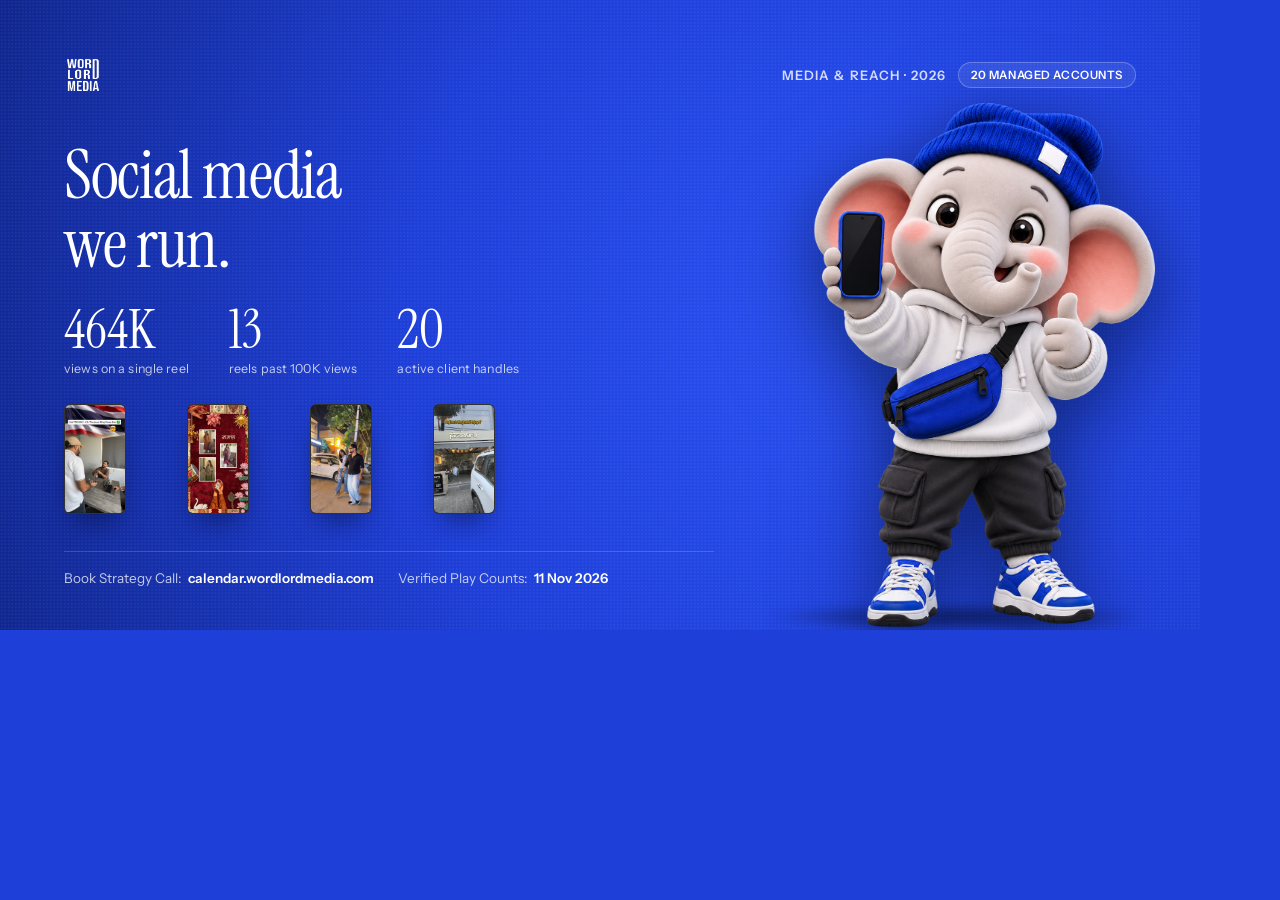
==== public/og-social-card.html @ adc6973f "fix: replace PIL rasterization with studio-grade headless Chrome rendered OG cards with grounded mas" ====
<!doctype html>
<html lang="en">
<head>
  <meta charset="utf-8">
  <title>WordLord Media — Social Media Portfolio OG</title>
  <link rel="preconnect" href="https://fonts.googleapis.com">
  <link rel="preconnect" href="https://fonts.gstatic.com" crossorigin>
  <link href="https://fonts.googleapis.com/css2?family=Instrument+Serif:ital@0;1&family=Instrument+Sans:wght@400;500;600;700&family=Geist:wght@400;500;600&display=swap" rel="stylesheet">
  <style>
    * { box-sizing: border-box; margin: 0; padding: 0; }
    html, body {
      width: 1200px;
      height: 630px;
      overflow: hidden;
      font-family: 'Geist', -apple-system, sans-serif;
      background: #1E3FD8;
    }
    .og-card {
      width: 1200px;
      height: 630px;
      position: relative;
      background: radial-gradient(circle at 72% 52%, #2a52f5 0%, #1E3FD8 50%, #10268e 100%);
      color: #ffffff;
      padding: 56px 64px 44px;
      display: flex;
      flex-direction: column;
      justify-content: space-between;
      overflow: hidden;
    }
    .og-card::before {
      content: "";
      position: absolute;
      inset: 0;
      pointer-events: none;
      opacity: 0.45;
      background-image: radial-gradient(rgba(255, 255, 255, 0.12) 0.8px, transparent 0.9px);
      background-size: 3.5px 3.5px;
    }
    
    /* Header */
    .og-head {
      display: flex;
      justify-content: space-between;
      align-items: center;
      position: relative;
      z-index: 2;
    }
    .og-logo {
      height: 38px;
      width: auto;
    }
    .og-meta {
      display: flex;
      align-items: center;
      gap: 12px;
      font-family: 'Instrument Sans', sans-serif;
      font-size: 13px;
      font-weight: 600;
      letter-spacing: 0.08em;
      color: rgba(255, 255, 255, 0.8);
    }
    .og-badge {
      padding: 5px 12px;
      border: 1px solid rgba(255, 255, 255, 0.25);
      border-radius: 999px;
      background: rgba(255, 255, 255, 0.08);
      font-size: 11.5px;
      letter-spacing: 0.05em;
      color: #ffffff;
    }

    /* Main editorial section */
    .og-body {
      position: relative;
      z-index: 2;
      max-width: 650px;
      margin-top: 10px;
    }
    .og-title {
      font-family: 'Instrument Serif', Georgia, serif;
      font-weight: 400;
      font-size: 68px;
      line-height: 1.02;
      letter-spacing: -0.02em;
      color: #ffffff;
      margin-bottom: 24px;
    }

    /* Stats display */
    .og-stats {
      display: flex;
      align-items: flex-start;
      gap: 40px;
      margin-bottom: 28px;
    }
    .og-stat {
      display: flex;
      flex-direction: column;
      gap: 4px;
    }
    .og-num {
      font-family: 'Instrument Serif', Georgia, serif;
      font-size: 54px;
      line-height: 1;
      color: #ffffff;
      font-weight: 400;
    }
    .og-lbl {
      font-family: 'Instrument Sans', sans-serif;
      font-size: 12.5px;
      color: rgba(255, 255, 255, 0.75);
      letter-spacing: 0.01em;
    }

    /* Thumbnail reel strip */
    .og-strip {
      display: grid;
      grid-template-columns: repeat(4, 1fr);
      gap: 12px;
      max-width: 480px;
    }
    .og-shot {
      border-radius: 6px;
      overflow: hidden;
      border: 1px solid rgba(255, 255, 255, 0.2);
      box-shadow: 0 14px 28px -10px rgba(0, 10, 40, 0.6);
      aspect-ratio: 9 / 16;
      height: 110px;
      background: #000;
    }
    .og-shot img {
      width: 100%;
      height: 100%;
      object-fit: cover;
      display: block;
    }

    /* Footer info */
    .og-foot {
      position: relative;
      z-index: 2;
      display: flex;
      align-items: center;
      gap: 24px;
      font-family: 'Instrument Sans', sans-serif;
      font-size: 13.5px;
      color: rgba(255, 255, 255, 0.75);
      border-top: 1px solid rgba(255, 255, 255, 0.15);
      padding-top: 18px;
      max-width: 650px;
    }
    .og-foot-item {
      display: flex;
      align-items: center;
      gap: 7px;
    }
    .og-foot-item b {
      color: #ffffff;
      font-weight: 600;
    }

    /* Mascot grounding on the right */
    .mascot-wrap {
      position: absolute;
      right: 25px;
      bottom: 0;
      height: 560px;
      width: 440px;
      z-index: 1;
      pointer-events: none;
    }
    .mascot-ground-shadow {
      position: absolute;
      bottom: 0;
      left: 40px;
      width: 360px;
      height: 26px;
      background: radial-gradient(ellipse at 50% 50%, rgba(5, 12, 45, 0.65) 0%, rgba(5, 12, 45, 0.25) 50%, transparent 75%);
      filter: blur(5px);
    }
    .mascot-img {
      position: absolute;
      bottom: -10px;
      right: 0;
      height: 100%;
      width: auto;
      object-fit: contain;
      object-position: bottom right;
      filter: drop-shadow(0 14px 25px rgba(0, 15, 60, 0.3)) drop-shadow(0 30px 50px rgba(0, 10, 40, 0.4));
    }
  </style>
</head>
<body>
  <div class="og-card">
    <header class="og-head">
      <img src="assets/wl-logo.png" alt="WordLord Media" class="og-logo">
      <div class="og-meta">
        <span>MEDIA &amp; REACH · 2026</span>
        <span class="og-badge">20 MANAGED ACCOUNTS</span>
      </div>
    </header>

    <div class="og-body">
      <h1 class="og-title">Social media<br>we run.</h1>
      
      <div class="og-stats">
        <div class="og-stat">
          <span class="og-num">464K</span>
          <span class="og-lbl">views on a single reel</span>
        </div>
        <div class="og-stat">
          <span class="og-num">13</span>
          <span class="og-lbl">reels past 100K views</span>
        </div>
        <div class="og-stat">
          <span class="og-num">20</span>
          <span class="og-lbl">active client handles</span>
        </div>
      </div>

      <div class="og-strip">
        <div class="og-shot"><img src="assets/social/p1travels/1.jpg" alt="P1 Travels"></div>
        <div class="og-shot"><img src="assets/social/vaasii.in/1.jpg" alt="Vaasii"></div>
        <div class="og-shot"><img src="assets/social/ozasco.in/1.jpg" alt="The Ozasco"></div>
        <div class="og-shot"><img src="assets/social/pindauraindia/1.jpg" alt="The Pindaura"></div>
      </div>
    </div>

    <footer class="og-foot">
      <div class="og-foot-item">
        <span>Book Strategy Call:</span>
        <b>calendar.wordlordmedia.com</b>
      </div>
      <div class="og-foot-item">
        <span>Verified Play Counts:</span>
        <b>11 Nov 2026</b>
      </div>
    </footer>

    <div class="mascot-wrap">
      <div class="mascot-ground-shadow"></div>
      <img src="assets/mascot/elephant-phone.png" alt="WordLord Elephant Mascot" class="mascot-img">
    </div>
  </div>
</body>
</html>
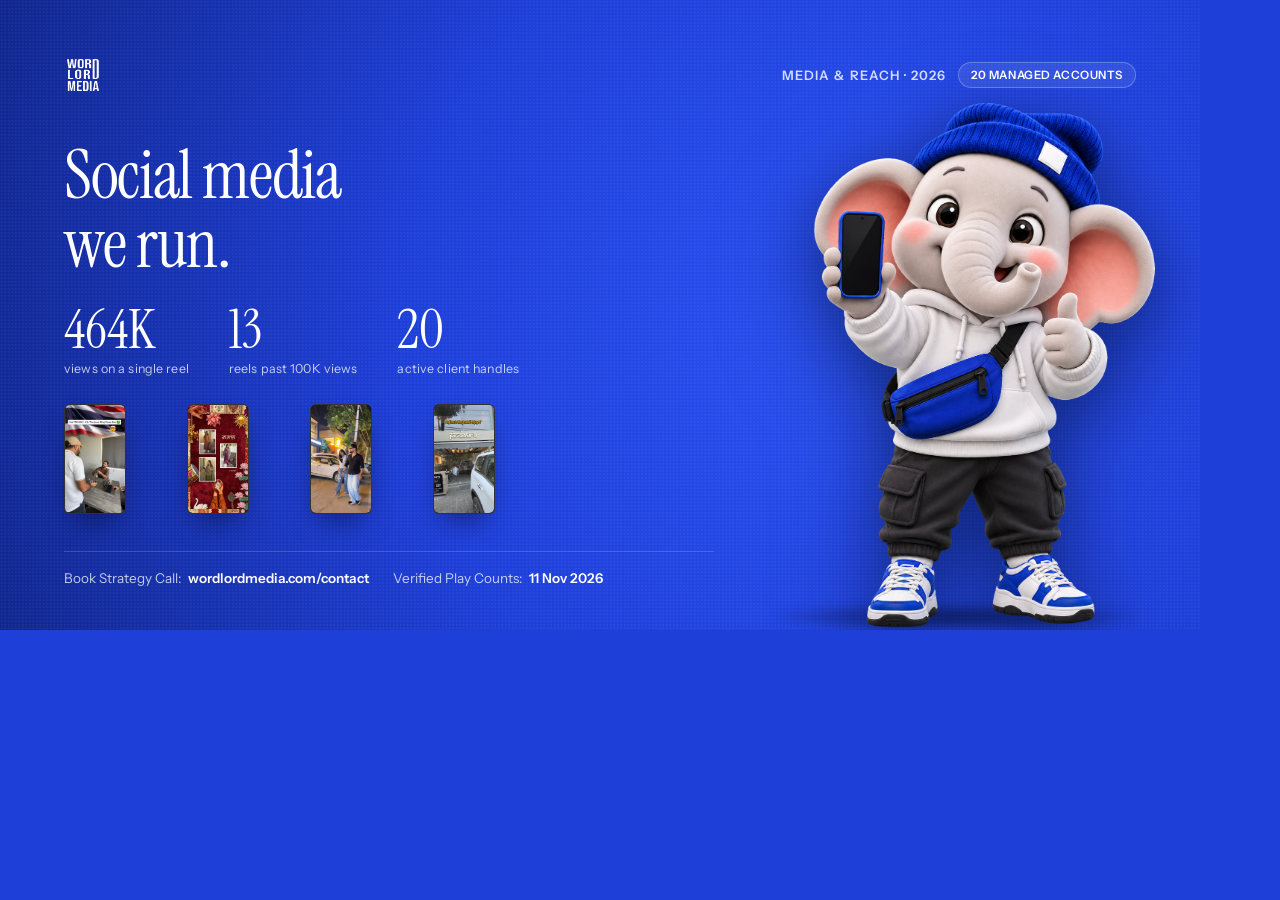
==== commit b3d9d1fa: "fix: polish mascot alpha edges and set official booking url to wordlordmedia.com/contact" ====
--- a/public/og-social-card.html
+++ b/public/og-social-card.html
@@ -229,7 +229,7 @@
     <footer class="og-foot">
       <div class="og-foot-item">
         <span>Book Strategy Call:</span>
-        <b>calendar.wordlordmedia.com</b>
+        <b>wordlordmedia.com/contact</b>
       </div>
       <div class="og-foot-item">
         <span>Verified Play Counts:</span>
@@ -244,3 +244,4 @@
   </div>
 </body>
 </html>
+
